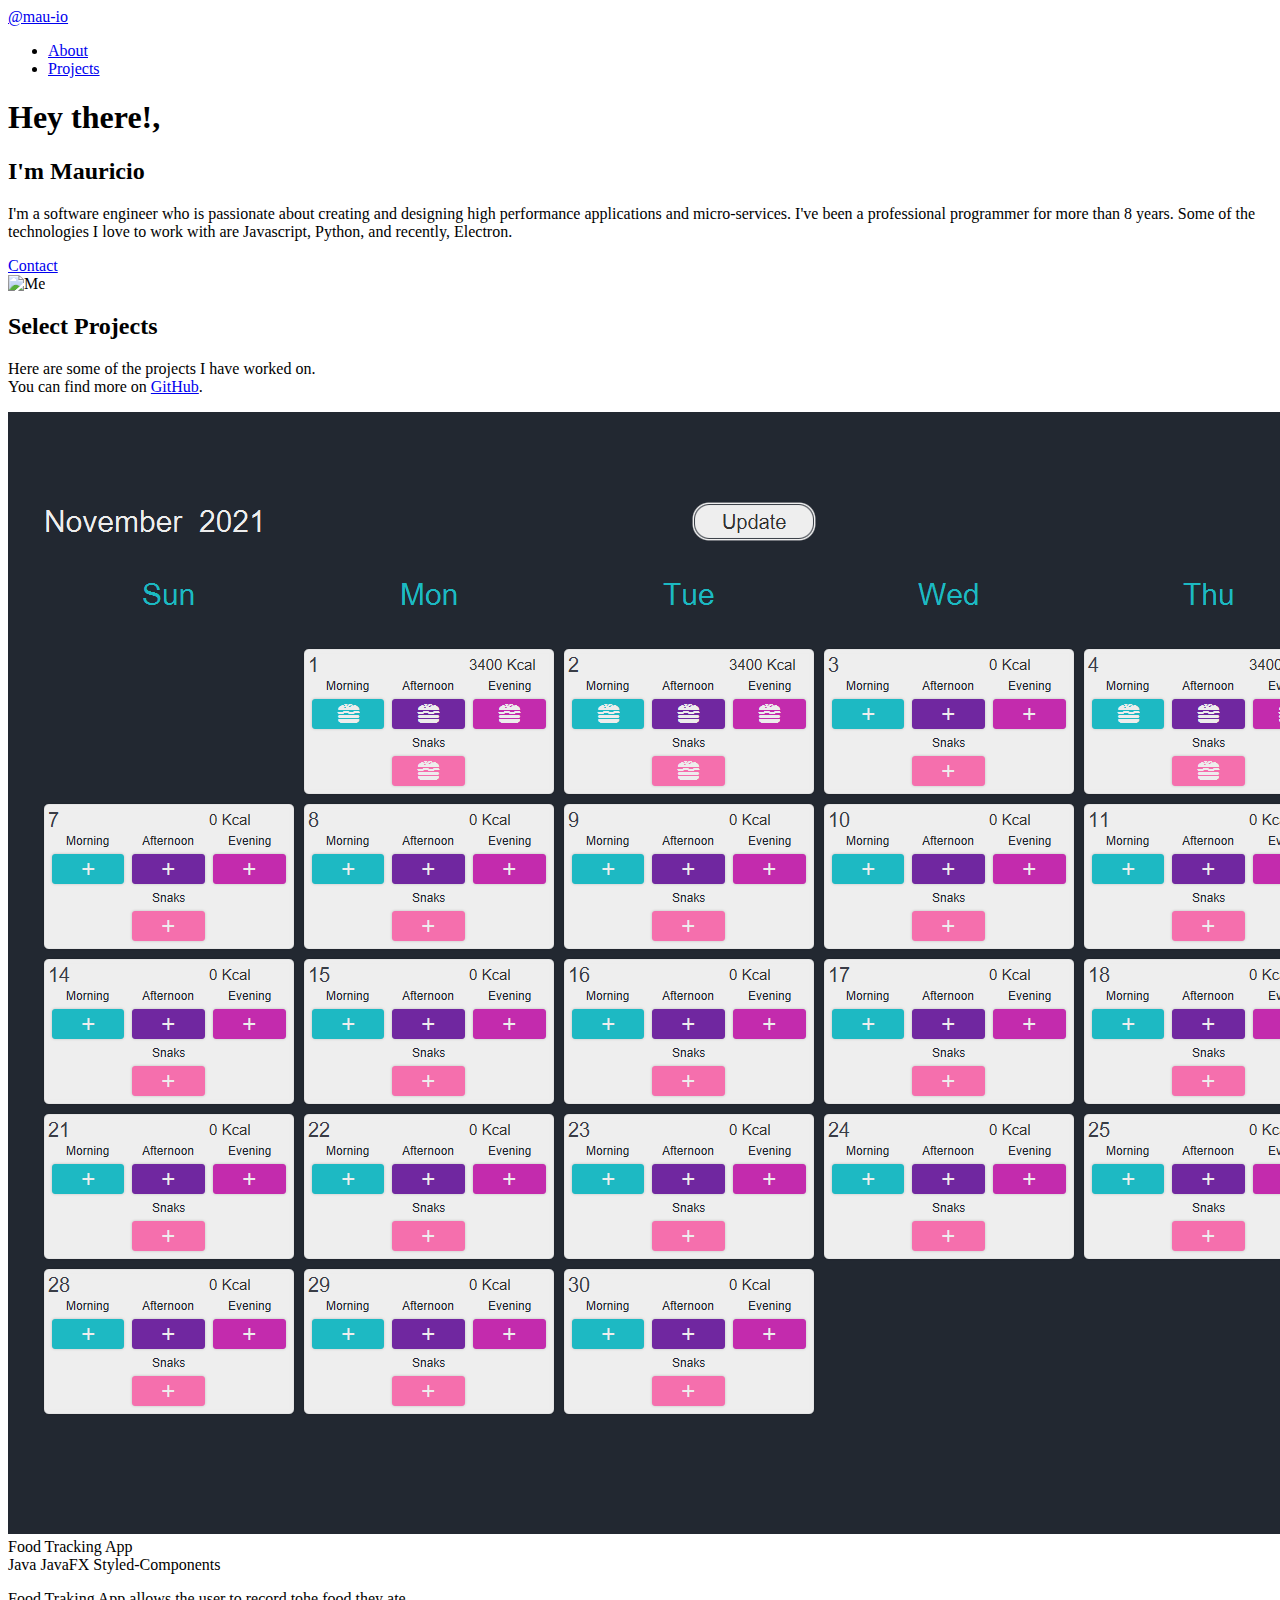
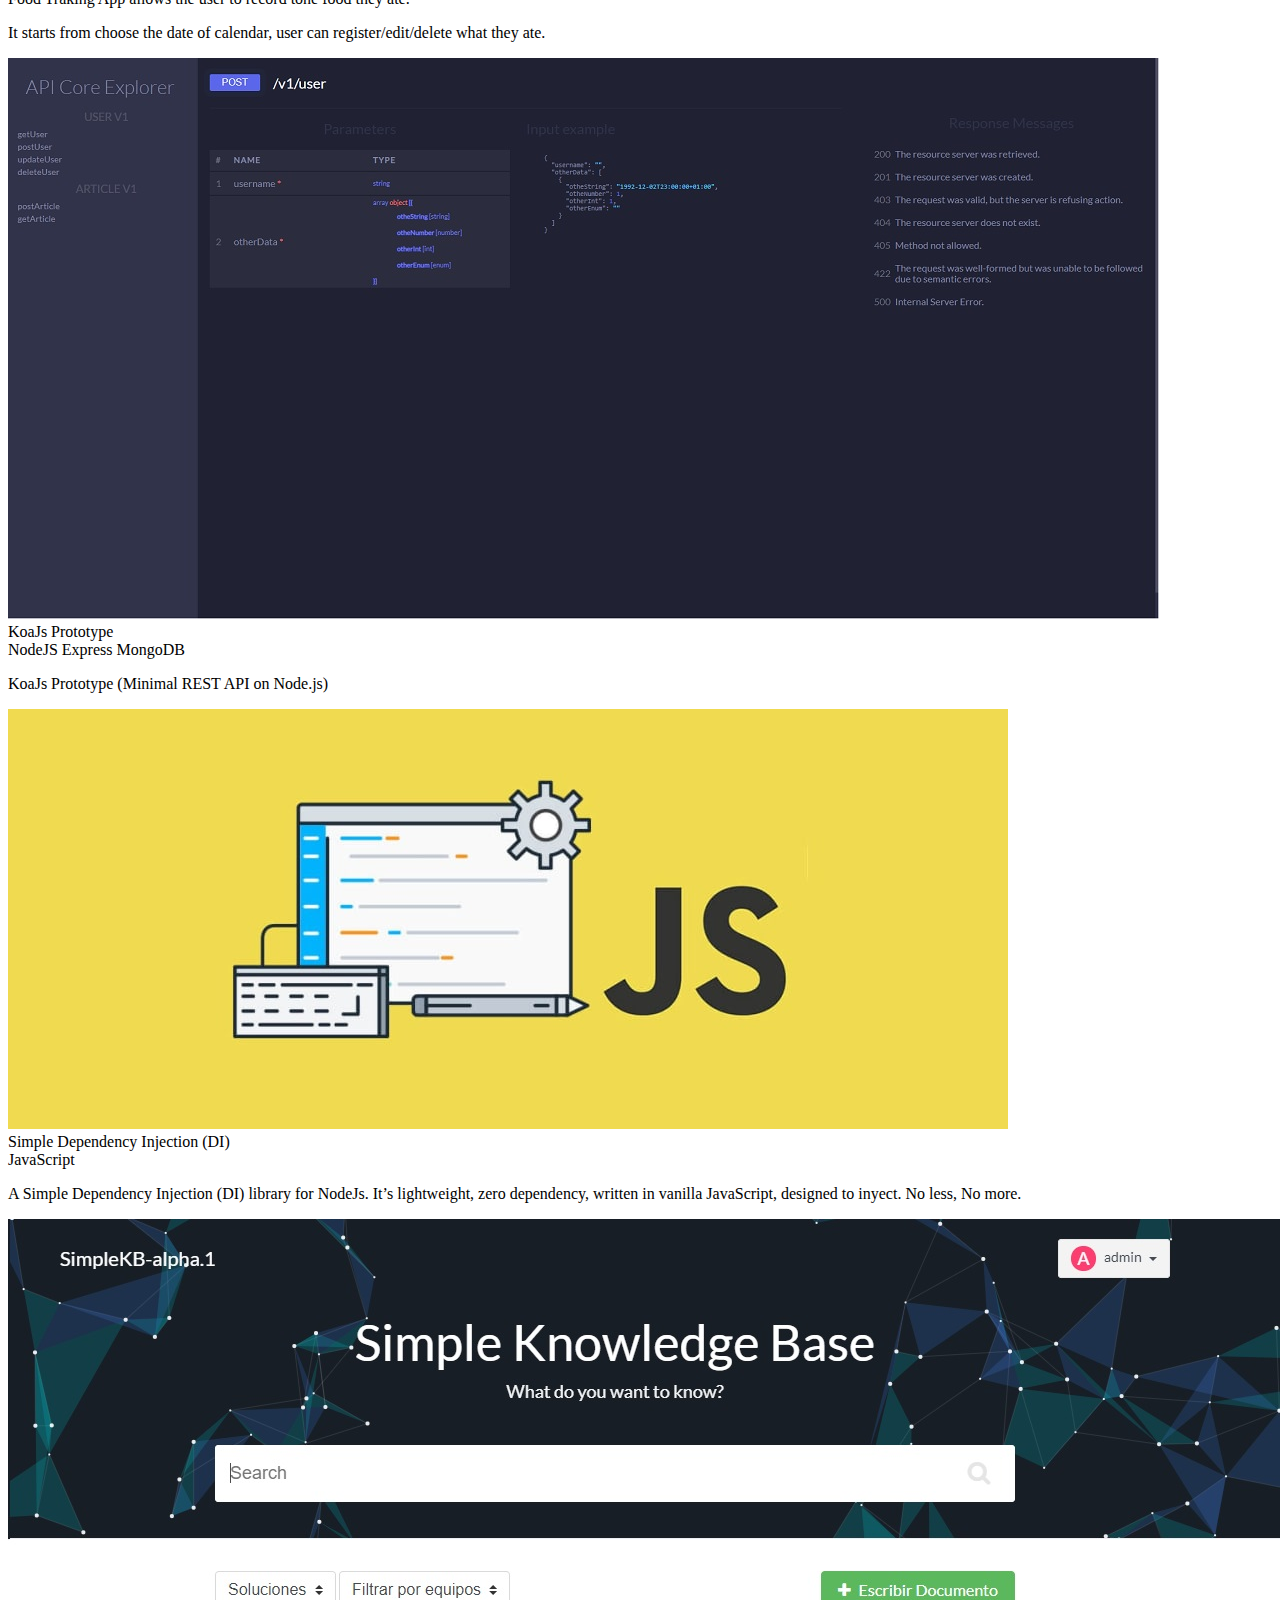
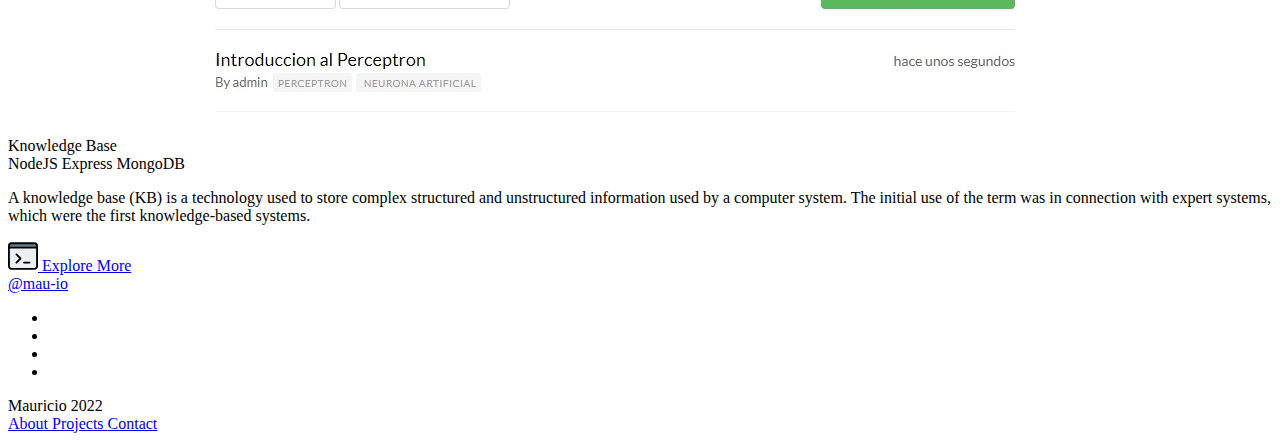
==== index.html @ 8c48db79 "Add html files" ====
<!DOCTYPE html>
<html lang="en">

    <head>
        <title>Mauricio Portfolio</title>
        <link rel="icon" type="image/svg+xml" href="favicon.svg" />
        <meta charset="UTF-8">

        <link rel="preconnect" href="https://fonts.googleapis.com">
        <link rel="preconnect" href="https://fonts.gstatic.com" crossorigin>
        <link href="https://fonts.googleapis.com/css?family=Nunito" rel="stylesheet">

        <link rel="stylesheet"
            href="https://cdnjs.cloudflare.com/ajax/libs/font-awesome/5.15.3/css/all.min.css"
            integrity="sha512-iBBXm8fW90+nuLcSKlbmrPcLa0OT92xO1BIsZ+ywDWZCvqsWgccV3gFoRBv0z+8dLJgyAHIhR35VZc2oM/gI1w=="
            crossorigin="anonymous" referrerpolicy="no-referrer" />

        <link rel="stylesheet" href="./css/main.css" type="text/css">
        <link rel="stylesheet" href="./css/header.css" type="text/css">
        <link rel="stylesheet" href="./css/home.css" type="text/css">
        <link rel="stylesheet" href="./css/projects.css" type="text/css">
        <link rel="stylesheet" href="./css/footer.css" type="text/css">
    </head>

    <body>
        <header class="header">
            <a href="/" class="header-logo">@mau-io</a>
            <nav class="nav">
                <div class="toggle"><i class="fas fa-bars"></i></div>
                <ul class="nav-menu">
                    <li class="nav-item"><a href="/about.html">About</a></li>
                    <li class="nav-item"><a href="/projects.html">Projects</a></li>
                </ul>
            </nav>
        </header>

        <main class="main-container home-section">
            
            <section id="home">
                <div class="landing-page-details">
                    <h1 class="small-title">Hey there!,</h1>
                    <h2 class="big-title">I'm <span class="my-name pink">Mauricio</span></h2>
   
                    <div class="short-bio">
                        <p>I'm a software engineer who is passionate about creating and designing high performance applications 
                            and micro-services. I've been a professional programmer for more than 8 years. Some of the technologies I love to work 
                            with are Javascript, Python, and recently, Electron.
                          </p>
                    </div>
                    <div class="cta-container email-container">
                        <a href="mailto:maurice222@outlook.com" class="cta">
                            <span>Contact</span>
                        </a>
                    </div>
                </div>
                <div class="art-me">
                    <img src="./img/ball-2.gif" alt="Me">
                </div>
            </section>

            <section class="projects" id="select-projects">
                <h2>Select Projects</h2>
                <p class="section-description">
                    Here are some of the projects I have worked on.<br>
                    You can find more on <a class="hyperlink"
                        href="https://github.com/mau-io">GitHub</a>.
                </p>
                <div class="project-cards-container">
                    <div class="card">
                        <img src="./img/project-preview/1.png" class="card-preview-img">
                        <div class="card-info">
                            <div class="title-and-links">
                                <span class="project-title">
                                    Food Tracking App
                                </span>
                                <div class="project-links">
                                    <a href="https://github.com/mau-io/FinalProject">
                                        <i class="fas fa-external-link-alt"></i>
                                    </a>
                                    <a href="https://github.com/mau-io/FinalProject">
                                        <i class="fab fa-github"></i>
                                    </a>
                                </div>
                            </div>
                            <div class="project-skills">
                                <span>Java</span>
                                <span>JavaFX</span>
                                <span>Styled-Components</span>
                            </div>
                            <p class="project-description">
                                Food Traking App allows the user to record tohe food they ate.
                               <p>It starts from choose the date of calendar, user can register/edit/delete what they ate.</p>
                            </p>
                        </div>
                    </div>
                    <div class="card">
                        <img src="./img/project-preview/4.jpg" class="card-preview-img">
                        <div class="card-info">
                            <div class="title-and-links">
                                <span class="project-title">
                                    KoaJs Prototype
                                </span>
                                <div class="project-links">
                                    <a href="https://github.com/mau-io/koa-sample-api">
                                        <i class="fas fa-external-link-alt"></i>
                                    </a>
                                    <a href="https://github.com/mau-io/koa-sample-api">
                                        <i class="fab fa-github"></i>
                                    </a>
                                </div>
                            </div>
                            <div class="project-skills">
                                <span>NodeJS</span>
                                <span>Express</span>
                                <span>MongoDB</span>
                            </div>
                            <p class="project-description">
                                KoaJs Prototype (Minimal REST API on Node.js)
                            </p>
                        </div>
                    </div>
                    <div class="card">
                        <img src="./img/project-preview/1.jpg" class="card-preview-img">
                        <div class="card-info">
                            <div class="title-and-links">
                                <span class="project-title">
                                    Simple Dependency Injection (DI)
                                </span>
                                <div class="project-links">
                                    <a href="https://github.com/mau-io/sdijs">
                                        <i class="fas fa-external-link-alt"></i>
                                    </a>
                                    <a href="https://github.com/mau-io/sdijs">
                                        <i class="fab fa-github"></i>
                                    </a>
                                </div>
                            </div>
                            <div class="project-skills">
                                <span>JavaScript</span>
                            </div>
                            <p class="project-description">
                                A Simple Dependency Injection (DI) library for NodeJs. It’s lightweight, zero dependency, written in vanilla JavaScript, designed to inyect. No less, No more.
                            </p>
                        </div>
                    </div>
                    <div class="card">
                        <img src="./img/project-preview/2.jpg" class="card-preview-img">
                        <div class="card-info">
                            <div class="title-and-links">
                                <span class="project-title">
                                    Knowledge Base 
                                </span>
                                <div class="project-links">
                                    <a href="https://github.com/mau-io/simple-kb">
                                        <i class="fas fa-external-link-alt"></i>
                                    </a>
                                    <a href="https://github.com/mau-io/simple-kb">
                                        <i class="fab fa-github"></i>
                                    </a>
                                </div>
                            </div>
                            <div class="project-skills">
                                <span>NodeJS</span>
                                <span>Express</span>
                                <span>MongoDB</span>
                            </div>
                            <p class="project-description">
                                A knowledge base (KB) is a technology used to store complex structured and unstructured information used by a computer system. The initial use of the term was in connection with expert systems, which were the first knowledge-based systems.
                            </p>
                        </div>
                    </div>
                </div>
                <div class="cta-container">
                    <a href="/projects.html" class="cta">
                        <img src="./img/coding.svg" alt="Code Icon">
                        <span>Explore More</span>
                    </a>
                </div>
            </section>
        </main>

        <footer class="footer-container">
            <div class="footer">
                <div class="footer-column">
                    <a href="/" class="footer-logo">@mau-io</a>
                    <div class="socials">
                        <ul>
                            <li class="social-fdg">   
                                <a href="https://www.linkedin.com/in/mauricio-tamez-mx/"
                                    aria-label="LinkedIn" target="_blank">
                                    <i class="fab fa-linkedin-in"></i>
                                </a>
                            </li>
                            <li class="social-lingk">
                                <a href="https://github.com/mau-io" aria-label="GitHub"
                                    target="_blank">
                                    <i class="fab fa-github"></i>
                                </a>
                            </li>
                            <li class="social-lignk">
                                <a href="https://twitter.com/mau-io" aria-label="Twitter"
                                    target="_blank">
                                    <i class="fab fa-twitter"></i>
                                </a>
                            </li>
                            <li class="social-lgink">
                                <a href="https://instagram.com/mau-io" aria-label="Instagram"
                                    target="_blank">
                                    <i class="fab fa-instagram"></i>
                                </a>
                            </li>
                        </ul>
                    </div>
                    <span class="copyright"><i class="fas fa-copyright"></i> Mauricio 2022</span>
                </div>

                <div class="footer-column"></div>
   
                <div class="footer-column">
                    <a href="/about" class="footer-button">
                        About
                    </a>
                    <a href="/projects" class="footer-button">
                        Projects
                    </a>
                    <a href="mailto:maurice222.com" class="footer-button">
                        Contact
                    </a>
                </div>
            </div>
        </footer>

        <script src="./js/main.js"></script>
    </body>

</html>
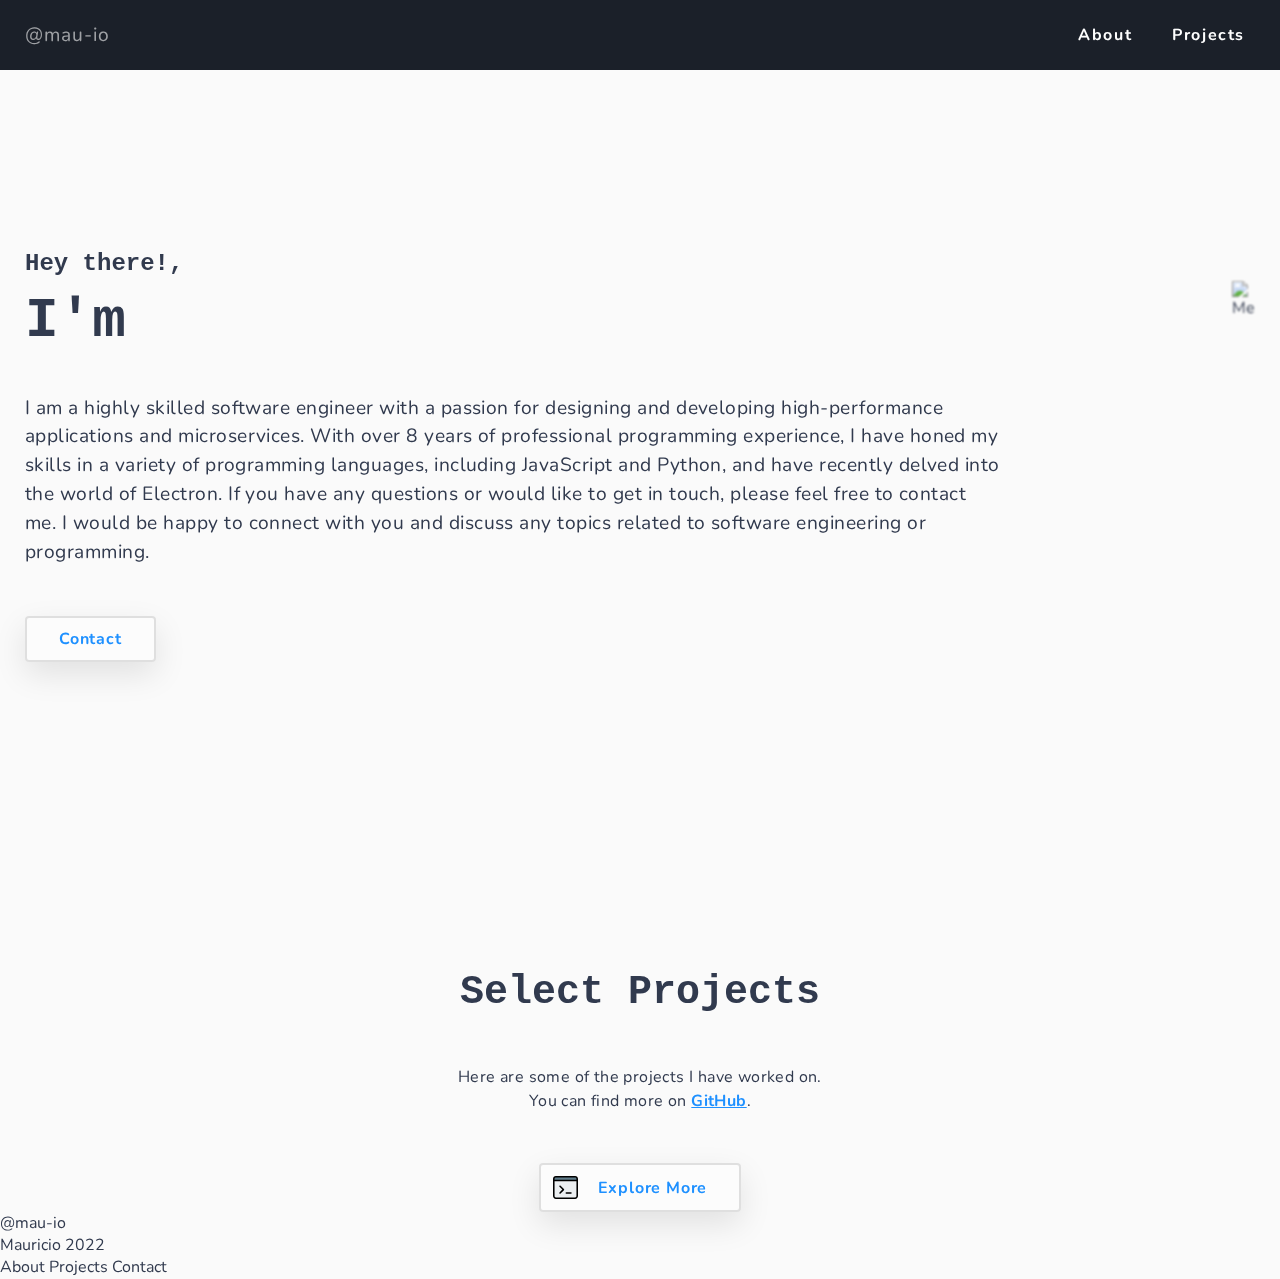
==== commit df0831f9: "Fix styles" ====
--- a/index.html
+++ b/index.html
@@ -1,236 +1,214 @@
 <!DOCTYPE html>
 <html lang="en">
 
-    <head>
-        <title>Mauricio Portfolio</title>
-        <link rel="icon" type="image/svg+xml" href="favicon.svg" />
-        <meta charset="UTF-8">
-
-        <link rel="preconnect" href="https://fonts.googleapis.com">
-        <link rel="preconnect" href="https://fonts.gstatic.com" crossorigin>
-        <link href="https://fonts.googleapis.com/css?family=Nunito" rel="stylesheet">
-
-        <link rel="stylesheet"
-            href="https://cdnjs.cloudflare.com/ajax/libs/font-awesome/5.15.3/css/all.min.css"
-            integrity="sha512-iBBXm8fW90+nuLcSKlbmrPcLa0OT92xO1BIsZ+ywDWZCvqsWgccV3gFoRBv0z+8dLJgyAHIhR35VZc2oM/gI1w=="
-            crossorigin="anonymous" referrerpolicy="no-referrer" />
-
-        <link rel="stylesheet" href="./css/main.css" type="text/css">
-        <link rel="stylesheet" href="./css/header.css" type="text/css">
-        <link rel="stylesheet" href="./css/home.css" type="text/css">
-        <link rel="stylesheet" href="./css/projects.css" type="text/css">
-        <link rel="stylesheet" href="./css/footer.css" type="text/css">
-    </head>
-
-    <body>
-        <header class="header">
-            <a href="/" class="header-logo">@mau-io</a>
-            <nav class="nav">
-                <div class="toggle"><i class="fas fa-bars"></i></div>
-                <ul class="nav-menu">
-                    <li class="nav-item"><a href="/about.html">About</a></li>
-                    <li class="nav-item"><a href="/projects.html">Projects</a></li>
-                </ul>
-            </nav>
-        </header>
-
-        <main class="main-container home-section">
-            
-            <section id="home">
-                <div class="landing-page-details">
-                    <h1 class="small-title">Hey there!,</h1>
-                    <h2 class="big-title">I'm <span class="my-name pink">Mauricio</span></h2>
-   
-                    <div class="short-bio">
-                        <p>I'm a software engineer who is passionate about creating and designing high performance applications 
-                            and micro-services. I've been a professional programmer for more than 8 years. Some of the technologies I love to work 
-                            with are Javascript, Python, and recently, Electron.
-                          </p>
-                    </div>
-                    <div class="cta-container email-container">
-                        <a href="mailto:maurice222@outlook.com" class="cta">
-                            <span>Contact</span>
-                        </a>
-                    </div>
+<head>
+    <title>Mauricio Portfolio</title>
+    <link rel="icon" type="image/svg+xml" href="favicon.svg" />
+    <meta charset="UTF-8">
+
+    <link rel="preconnect" href="https://fonts.googleapis.com">
+    <link rel="preconnect" href="https://fonts.gstatic.com" crossorigin>
+    <link href="https://fonts.googleapis.com/css?family=Nunito" rel="stylesheet">
+
+    <link rel="stylesheet" href="https://cdnjs.cloudflare.com/ajax/libs/font-awesome/5.15.3/css/all.min.css"
+        integrity="sha512-iBBXm8fW90+nuLcSKlbmrPcLa0OT92xO1BIsZ+ywDWZCvqsWgccV3gFoRBv0z+8dLJgyAHIhR35VZc2oM/gI1w=="
+        crossorigin="anonymous" referrerpolicy="no-referrer" />
+
+    <link rel="stylesheet" href="./css/main.css" type="text/css">
+    <link rel="stylesheet" href="./css/header.css" type="text/css">
+    <link rel="stylesheet" href="./css/home.css" type="text/css">
+    <link rel="stylesheet" href="./css/projects.css" type="text/css">
+    <link rel="stylesheet" href="./css/footer.css" type="text/css">
+</head>
+<style>
+    :root {
+        --dark-color: hsl(var(--hue), 100%, 9%);
+        --light-color: hsl(var(--hue), 95%, 98%);
+        --base: hsl(var(--hue), 95%, 50%);
+        --complimentary1: hsl(var(--hue-complimentary1), 95%, 50%);
+        --complimentary2: hsl(var(--hue-complimentary2), 95%, 50%);
+
+        --font-family: "Poppins", system-ui;
+
+        --bg-gradient: linear-gradient(to bottom,
+                hsl(var(--hue), 95%, 99%),
+                hsl(var(--hue), 95%, 84%));
+    }
+
+    * {
+        margin: 0;
+        padding: 0;
+        box-sizing: border-box;
+    }
+
+    html {
+        -webkit-font-smoothing: antialiased;
+        -moz-osx-font-smoothing: grayscale;
+    }
+
+    .orb-canvas {
+        position: fixed;
+        top: 0;
+        left: 0;
+        width: 100%;
+        height: 100%;
+        pointer-events: none;
+        z-index: -1;
+    }
+
+    /* Not too many browser support this yet but it's good to add! */
+    @media (prefers-contrast: high) {
+        .orb-canvas {
+            display: none;
+        }
+    }
+
+    @media only screen and (max-width: 1140px) {
+        .overlay {
+            padding: 8rem 4rem;
+        }
+    }
+
+    @media only screen and (max-width: 840px) {
+        body {
+            padding: 1.5rem;
+        }
+
+        .overlay {
+            padding: 4rem;
+            height: auto;
+        }
+
+        .overlay__title {
+            font-size: 1.25rem;
+            line-height: 2rem;
+            margin-bottom: 1.5rem;
+        }
+
+        .overlay__description {
+            font-size: 0.875rem;
+            line-height: 1.5rem;
+            margin-bottom: 2.5rem;
+        }
+    }
+
+    @media only screen and (max-width: 600px) {
+        .overlay {
+            padding: 1.5rem;
+        }
+
+        .overlay__btns {
+            flex-wrap: wrap;
+        }
+
+        .overlay__btn {
+            width: 100%;
+            font-size: 0.75rem;
+            margin-right: 0;
+        }
+
+        .overlay__btn:first-child {
+            margin-bottom: 1rem;
+        }
+    }
+</style>
+
+<body>
+
+    <canvas class="orb-canvas"></canvas>
+
+    <script type="module" src="script.js"></script>
+
+    <header class="header">
+        <a href="index.html" class="header-logo">@mau-io</a>
+        <nav class="nav">
+            <div class="toggle"><i class="fas fa-bars"></i></div>
+            <ul class="nav-menu">
+                <li class="nav-item"><a href="about.html">About</a></li>
+                <li class="nav-item"><a href="projects.html">Projects</a></li>
+            </ul>
+        </nav>
+    </header>
+
+    <main class="main-container home-section">
+
+        <section id="home">
+            <div class="landing-page-details">
+                <h1 class="small-title">Hey there!,</h1>
+                <h2 class="big-title">I'm <span class="my-name">Mauricio</span></h2>
+
+                <div class="short-bio">
+                    <p>I am a highly skilled software engineer with a passion for designing and developing high-performance applications and microservices. With over 8 years of professional programming experience, I have honed my skills in a variety of programming languages, including JavaScript and Python, and have recently delved into the world of Electron.
+                        
+                        If you have any questions or would like to get in touch, please feel free to contact me. I would be happy to connect with you and discuss any topics related to software engineering or programming.
+                    </p>
                 </div>
-                <div class="art-me">
-                    <img src="./img/ball-2.gif" alt="Me">
-                </div>
-            </section>
-
-            <section class="projects" id="select-projects">
-                <h2>Select Projects</h2>
-                <p class="section-description">
-                    Here are some of the projects I have worked on.<br>
-                    You can find more on <a class="hyperlink"
-                        href="https://github.com/mau-io">GitHub</a>.
-                </p>
-                <div class="project-cards-container">
-                    <div class="card">
-                        <img src="./img/project-preview/1.png" class="card-preview-img">
-                        <div class="card-info">
-                            <div class="title-and-links">
-                                <span class="project-title">
-                                    Food Tracking App
-                                </span>
-                                <div class="project-links">
-                                    <a href="https://github.com/mau-io/FinalProject">
-                                        <i class="fas fa-external-link-alt"></i>
-                                    </a>
-                                    <a href="https://github.com/mau-io/FinalProject">
-                                        <i class="fab fa-github"></i>
-                                    </a>
-                                </div>
-                            </div>
-                            <div class="project-skills">
-                                <span>Java</span>
-                                <span>JavaFX</span>
-                                <span>Styled-Components</span>
-                            </div>
-                            <p class="project-description">
-                                Food Traking App allows the user to record tohe food they ate.
-                               <p>It starts from choose the date of calendar, user can register/edit/delete what they ate.</p>
-                            </p>
-                        </div>
-                    </div>
-                    <div class="card">
-                        <img src="./img/project-preview/4.jpg" class="card-preview-img">
-                        <div class="card-info">
-                            <div class="title-and-links">
-                                <span class="project-title">
-                                    KoaJs Prototype
-                                </span>
-                                <div class="project-links">
-                                    <a href="https://github.com/mau-io/koa-sample-api">
-                                        <i class="fas fa-external-link-alt"></i>
-                                    </a>
-                                    <a href="https://github.com/mau-io/koa-sample-api">
-                                        <i class="fab fa-github"></i>
-                                    </a>
-                                </div>
-                            </div>
-                            <div class="project-skills">
-                                <span>NodeJS</span>
-                                <span>Express</span>
-                                <span>MongoDB</span>
-                            </div>
-                            <p class="project-description">
-                                KoaJs Prototype (Minimal REST API on Node.js)
-                            </p>
-                        </div>
-                    </div>
-                    <div class="card">
-                        <img src="./img/project-preview/1.jpg" class="card-preview-img">
-                        <div class="card-info">
-                            <div class="title-and-links">
-                                <span class="project-title">
-                                    Simple Dependency Injection (DI)
-                                </span>
-                                <div class="project-links">
-                                    <a href="https://github.com/mau-io/sdijs">
-                                        <i class="fas fa-external-link-alt"></i>
-                                    </a>
-                                    <a href="https://github.com/mau-io/sdijs">
-                                        <i class="fab fa-github"></i>
-                                    </a>
-                                </div>
-                            </div>
-                            <div class="project-skills">
-                                <span>JavaScript</span>
-                            </div>
-                            <p class="project-description">
-                                A Simple Dependency Injection (DI) library for NodeJs. It’s lightweight, zero dependency, written in vanilla JavaScript, designed to inyect. No less, No more.
-                            </p>
-                        </div>
-                    </div>
-                    <div class="card">
-                        <img src="./img/project-preview/2.jpg" class="card-preview-img">
-                        <div class="card-info">
-                            <div class="title-and-links">
-                                <span class="project-title">
-                                    Knowledge Base 
-                                </span>
-                                <div class="project-links">
-                                    <a href="https://github.com/mau-io/simple-kb">
-                                        <i class="fas fa-external-link-alt"></i>
-                                    </a>
-                                    <a href="https://github.com/mau-io/simple-kb">
-                                        <i class="fab fa-github"></i>
-                                    </a>
-                                </div>
-                            </div>
-                            <div class="project-skills">
-                                <span>NodeJS</span>
-                                <span>Express</span>
-                                <span>MongoDB</span>
-                            </div>
-                            <p class="project-description">
-                                A knowledge base (KB) is a technology used to store complex structured and unstructured information used by a computer system. The initial use of the term was in connection with expert systems, which were the first knowledge-based systems.
-                            </p>
-                        </div>
-                    </div>
-                </div>
-                <div class="cta-container">
-                    <a href="/projects.html" class="cta">
-                        <img src="./img/coding.svg" alt="Code Icon">
-                        <span>Explore More</span>
+                <div class="cta-container email-container">
+                    <a href="mailto:maurice222@outlook.com" class="cta">
+                        <span>Contact</span>
                     </a>
                 </div>
-            </section>
-        </main>
-
-        <footer class="footer-container">
-            <div class="footer">
-                <div class="footer-column">
-                    <a href="/" class="footer-logo">@mau-io</a>
-                    <div class="socials">
-                        <ul>
-                            <li class="social-fdg">   
-                                <a href="https://www.linkedin.com/in/mauricio-tamez-mx/"
-                                    aria-label="LinkedIn" target="_blank">
-                                    <i class="fab fa-linkedin-in"></i>
-                                </a>
-                            </li>
-                            <li class="social-lingk">
-                                <a href="https://github.com/mau-io" aria-label="GitHub"
-                                    target="_blank">
-                                    <i class="fab fa-github"></i>
-                                </a>
-                            </li>
-                            <li class="social-lignk">
-                                <a href="https://twitter.com/mau-io" aria-label="Twitter"
-                                    target="_blank">
-                                    <i class="fab fa-twitter"></i>
-                                </a>
-                            </li>
-                            <li class="social-lgink">
-                                <a href="https://instagram.com/mau-io" aria-label="Instagram"
-                                    target="_blank">
-                                    <i class="fab fa-instagram"></i>
-                                </a>
-                            </li>
-                        </ul>
-                    </div>
-                    <span class="copyright"><i class="fas fa-copyright"></i> Mauricio 2022</span>
+            </div>
+            <div class="art-me">
+                <img src="./img/ball-2.gif" alt="Me" style="filter: opacity(0.95) blur(1px);">
+            </div>
+        </section>
+
+        <section class="projects" id="select-projects">
+            <h2>Select Projects</h2>
+            <p class="section-description">
+                Here are some of the projects I have worked on.<br>
+                You can find more on <a class="hyperlink" href="https://github.com/mau-io">GitHub</a>.
+            </p>
+            <div class="cta-container">
+                <a href="/projects.html" class="cta">
+                    <img src="./img/coding.svg" alt="Code Icon">
+                    <span>Explore More</span>
+                </a>
+            </div>
+        </section>
+    </main>
+
+    <footer class="footer-container">
+        <div class="footer">
+            <div class="footer-column">
+                <a href="index.html" class="footer-logo">@mau-io</a>
+                <div class="socials">
+                    <ul>
+                        <li class="social-fdg">
+                            <a href="https://www.linkedin.com/in/mauricio-tamez-mx/" aria-label="LinkedIn"
+                                target="_blank">
+                                <i class="fab fa-linkedin-in"></i>
+                            </a>
+                        </li>
+                        <li class="social-lingk">
+                            <a href="https://github.com/mau-io" aria-label="GitHub" target="_blank">
+                                <i class="fab fa-github"></i>
+                            </a>
+                        </li>
+                    </ul>
                 </div>
-
-                <div class="footer-column"></div>
-   
-                <div class="footer-column">
-                    <a href="/about" class="footer-button">
-                        About
-                    </a>
-                    <a href="/projects" class="footer-button">
-                        Projects
-                    </a>
-                    <a href="mailto:maurice222.com" class="footer-button">
-                        Contact
-                    </a>
-                </div>
-            </div>
-        </footer>
-
-        <script src="./js/main.js"></script>
-    </body>
-
-</html>
+                <span class="copyright"><i class="fas fa-copyright"></i> Mauricio 2022</span>
+            </div>
+
+            <div class="footer-column"></div>
+
+            <div class="footer-column">
+                <a href="about.html" class="footer-button">
+                    About
+                </a>
+                <a href="projects.html" class="footer-button">
+                    Projects
+                </a>
+                <a href="mailto:maurice222.com" class="footer-button">
+                    Contact
+                </a>
+            </div>
+        </div>
+    </footer>
+
+    <script src="./js/main.js"></script>
+    <script type="module" src="./js/script.js"></script>
+</body>
+
+</html>--- a/css/main.css
+++ b/css/main.css
@@ -0,0 +1,130 @@
+:root {
+    --primary: #1e90ff;
+    --secondary: #1e90ff /*#7d58ff*/;
+    --tertiary: #ff007d;
+    --quaternary: #14c684;
+}  
+
+* {
+    margin: 0;
+    padding: 0;
+    box-sizing: border-box;
+    font-family: 'Nunito', sans-serif;
+    font-size: 16px;
+    font-weight: 400;
+    color: #313a4e;
+    scroll-behavior: smooth;
+}
+
+body {
+    background-color: #fafafa;
+}
+
+h1, h2, h3 {
+    font-family: 'Fira Mono', monospace;
+}
+
+h2 {
+    margin: 0 auto;
+    text-align: center;
+    font-size: 1.75em;
+    font-weight: 700;
+}
+
+h3 {
+    margin: 0 auto;
+    text-align: center;
+    font-size: 1.4em;
+    font-weight: 700;
+    letter-spacing: 0.1em;
+}
+
+a, span {
+    font-family: inherit;
+    font-size: inherit;
+    font-weight: inherit;
+}
+
+.green {
+    color: var(--secondary);
+}
+
+.bold {
+    font-weight: 700;
+}
+
+.pink {
+    font-family: inherit;
+    font-size: inherit;
+    font-weight: inherit;
+    color: var(--primary);
+}
+
+ul {
+    list-style-type: none;
+}
+
+.social-link a i {
+    transition: all 0.2s ease;
+}
+
+.social-link a i:hover {
+    color: var(--primary);
+}
+
+.main-container {
+    margin: 0 auto;
+    padding: 0 25px;
+    text-align: center;
+    max-width: 1600px;
+}
+
+section {
+    margin: 0 auto;
+    display: flex;
+    flex-direction: column;
+    justify-content: center;
+    text-align: left;
+    padding-top: 8vh;
+}
+
+section .hyperlink {
+    color: var(--primary);
+    font-weight: 700;
+    text-decoration: underline;
+    transition: all 0.2s ease;
+}
+
+section .hyperlink:hover {
+    color: var(--secondary);
+}
+
+.section-description {
+    margin: 50px auto 0 auto;
+    text-align: center;
+    max-width: 1000px;
+    line-height: 1.5em;
+    letter-spacing: 0.025em;
+}
+
+.page-title {
+    margin: 0 auto;
+    display: flex;
+    justify-content: center;
+    align-items: center;
+}
+
+.page-title img {
+    height: 40px;
+    width: auto;
+    margin-right: 20px;
+}
+
+@media only screen and (min-width: 768px) {
+    h2 {
+        font-size: 2.5em;
+    }
+    h3 {
+        font-size: 2em;
+    }
+}--- a/css/header.css
+++ b/css/header.css
@@ -0,0 +1,102 @@
+a {
+    text-decoration: none;
+}
+
+header {
+    margin: 0 auto;
+    width: 100%;
+    display: flex;
+    flex-direction: row;
+    justify-content: space-between;
+    text-align: center;
+    align-items: center;
+    height: 70px;
+    padding: 0 15px;
+    z-index: 2;
+    background-color: #1b2029;
+}
+
+.header-logo {
+    padding: 10px;
+    font-size: 1.2em;
+    letter-spacing: 0.05em;
+    color: #ffffff94;
+}
+
+.nav-menu {
+    list-style-type: none;
+    position: absolute;
+    display: flex;
+    justify-content: space-evenly;
+    flex-direction: column;
+    align-items: center;
+    left: 0;
+}
+
+.nav-item {
+    text-align: center;
+    display: none;
+}
+
+.nav-item a {
+    display: block;
+    padding: 20px;
+    font-weight: 700;
+    width: 100vw;
+    letter-spacing: 0.1em;
+    transition: all 0.2s ease;
+    color: #1b2029;
+}
+
+.nav-item a:hover, .nav-item a:focus {
+    color: var(--primary);
+    text-decoration: underline;
+}
+
+.active {
+    background-color: white;
+}
+
+.active .nav-item {
+    display: block;
+}
+
+.toggle {
+    padding: 1.1em;
+}
+
+.toggle i {
+    font-size: 2em;
+}
+
+@media only screen and (min-width: 768px) {
+    .nav {
+        display: flex;
+        text-align: center;
+        justify-content: space-between;
+        align-items: center;
+    }
+    .nav-menu {
+        position: relative;
+        align-items: center;
+        flex-direction: row;
+        background-color: #1b2029;
+        height: fit-content;
+        height: -moz-fit-content;
+    }
+    .nav-item {
+        position: relative;
+        display: block;
+        width: fit-content;
+        width: -moz-fit-content;
+        margin: 0;
+    }
+    .nav-item a {
+        width: fit-content;
+        width: -moz-fit-content;
+        color: #FFFFFF;
+    }
+    .toggle {
+        display: none;
+    }
+}--- a/css/home.css
+++ b/css/home.css
@@ -0,0 +1,174 @@
+.main-container {
+    margin: -100px auto 0 auto;
+}
+
+#home {
+    margin: 0 auto;
+    display: flex;
+    flex-direction: column;
+    align-items: center;
+    justify-content: space-between;
+    min-height: 100vh;
+}
+
+.landing-page-details {
+    margin: auto 0;
+    display: flex;
+    flex-direction: column;
+    justify-content: center;
+}
+
+.landing-page-socials ul {
+    display: flex;
+    flex-direction: row;
+    margin-bottom: 20px;
+}
+
+.landing-page-socials ul li a i {
+    font-size: 1.5em;
+    padding: 10px;
+    margin: 0 5px;
+}
+
+.small-title {
+    text-align: left;
+    font-size: 1.5em;
+    font-weight: 700;
+    margin-bottom: 0.5em;
+}
+
+.big-title {
+    margin: 0;
+    text-align: left;
+    font-weight: 700;
+    font-size: 2.75em;
+    letter-spacing: 0;
+}
+
+.my-name {
+    letter-spacing: 0.1em;
+    font-family: 'Fira Code', monospace;
+    background-image: linear-gradient(45deg, var(--base) 25%, var(--complimentary2));
+    -webkit-background-clip: text;
+    -webkit-text-fill-color: transparent;
+}
+
+h3 {
+    margin: 5px 0 0 0;
+    text-align: left;
+}
+
+h3 em {
+    color: white;
+    letter-spacing: 0.05em;
+}
+
+h3 a:hover {
+    color: var(--secondary);
+    text-decoration: underline;
+}
+
+.short-bio {
+    margin-top: 1em;
+    display: flex;
+    flex-direction: column;
+    align-items: flex-start;
+}
+
+.short-bio p {
+    margin-top: 25px;
+    font-size: 1.2em;
+    line-height: 1.5em;
+    letter-spacing: 0.025em;
+}
+
+.cta-container {
+    margin: 0 auto;
+}
+
+.cta {
+    display: flex;
+    text-align: center;
+    align-items: center;
+    width: fit-content;
+    width: -moz-fit-content;
+    padding: 10px 12px;
+    border-radius: 4px;
+    border: 1px solid var(--primary);
+    font-weight: 700;
+    letter-spacing: 0.05em;
+    color: #1D263B;
+    /* background-color: #ffffff; */
+    margin-top: 50px;
+    transition: all 0.2s ease;
+    cursor: pointer;
+    background: rgba(255, 255, 255, 0.375);
+    box-shadow: 0 0.75rem 2rem 0 rgba(0, 0, 0, 0.1);
+    border: 2px solid rgb(173 173 173 / 37%);
+}
+
+.cta img {
+    height: 25px;
+    width: 25px;
+}
+
+.cta span {
+    margin: 0px 20px;
+    color: var(--primary);
+    font-weight: 700;
+}
+
+.email-button {
+    border: 1px solid var(--primary);
+    background-color: var(--primary);
+}
+
+.cta:hover {
+    border: 1px solid var(--primary);
+    background-color: var(--primary);
+    color: white;
+    padding: 10px 20px;
+}
+
+.cta:hover span {
+    color: white;
+}
+
+.art-me {
+    display: none;
+    height: 350px;
+}
+
+.art-me img {
+    height: 100%;
+}
+
+@media only screen and (min-width: 768px) {
+    .big-title {
+        font-size: 3.5em;
+    }
+    .short-bio {
+        max-width: 90%;
+    }
+    .art-me {
+        display: block;
+    }
+    #home {
+        flex-direction: row;
+    }
+    .landing-page-socials ul {
+        flex-direction: column;
+    }
+    .landing-page-socials ul li a i {
+        margin: 5px 0;
+    }
+    .email-container {
+        margin: 0;
+    }
+}
+
+@media only screen and (min-width: 1000px) {
+    #home {
+        gap: 10%;
+    }
+}--- a/css/projects.css
+++ b/css/projects.css
@@ -0,0 +1,114 @@
+em {
+    color: #1D263B;
+}
+
+.projects {
+    padding-top: 100px;
+    max-width: 1200px;
+}
+
+.project-cards-container {
+    margin-top: 50px;
+    height: fit-content;
+    height: -moz-fit-content;
+}
+
+.card {
+    display: inline-flex;
+    flex-direction: column;
+    color: #1D263B;
+    box-shadow: rgba(50, 50, 93, 0.25) 0px 2px 5px -1px, rgba(0, 0, 0, 0.3) 0px 1px 3px -1px;
+    border-radius: 10px;
+}
+
+.card:not(:last-child) {
+    margin: 0 auto 2em auto;
+}
+
+.card-preview-img {
+    max-width: 100%;
+    border-radius: 10px 10px 0 0;
+    padding: 5px;
+    background-color: #ffffff73;
+}
+
+.card-info {
+    padding: 25px;
+    background-color: #FFFFFF;
+    border-radius: 0 0 10px 10px;
+    width: 100%;
+    background: rgba(255, 255, 255, 0.375);
+    box-shadow: 0 0.75rem 2rem 0 rgba(0, 0, 0, 0.1);
+    border: 1px solid rgba(255, 255, 255, 0.125);
+}
+
+.has-no-preview .card-info {
+    border-radius: 10px;
+}
+
+.title-and-links {
+    display: flex;
+    justify-content: space-between;
+    align-items: center;
+    margin-bottom: 10px;
+}
+
+.project-title {
+    font-size: 1.2em;
+    font-weight: 700;
+    letter-spacing: 0.05em;
+    color: #1D263B;
+}
+
+.project-links {
+    display: flex;
+    flex-wrap: nowrap;
+}
+
+.project-links a i {
+    padding: 5px;
+}
+
+.project-links a i {
+    color: var(--primary);
+    font-size: 1.2em;
+    transition: all 0.2s ease;
+}
+
+.project-links a i:hover {
+    font-size: 1.25em;
+    padding: 2px 5px;
+    color: var(--secondary);
+}
+
+.project-links a:last-child {
+    margin-left: 5px;
+}
+
+.project-skills {
+    margin-bottom: 12px;
+    padding-bottom: 12px;
+    border-bottom: 1px solid var(--secondary);
+}
+
+.project-skills span {
+    color: var(--tertiary);
+    font-weight: 700;
+    font-size: 0.9em;
+    letter-spacing: 0.05em;
+}
+
+.project-skills span:not(:last-child) {
+    margin-right: 10px;
+}
+
+.project-description {
+    color: #1D263B;
+}
+
+@media only screen and (min-width: 768px) {
+    .project-cards-container {
+        column-count: 2;
+        column-gap: 2em;
+    }
+}